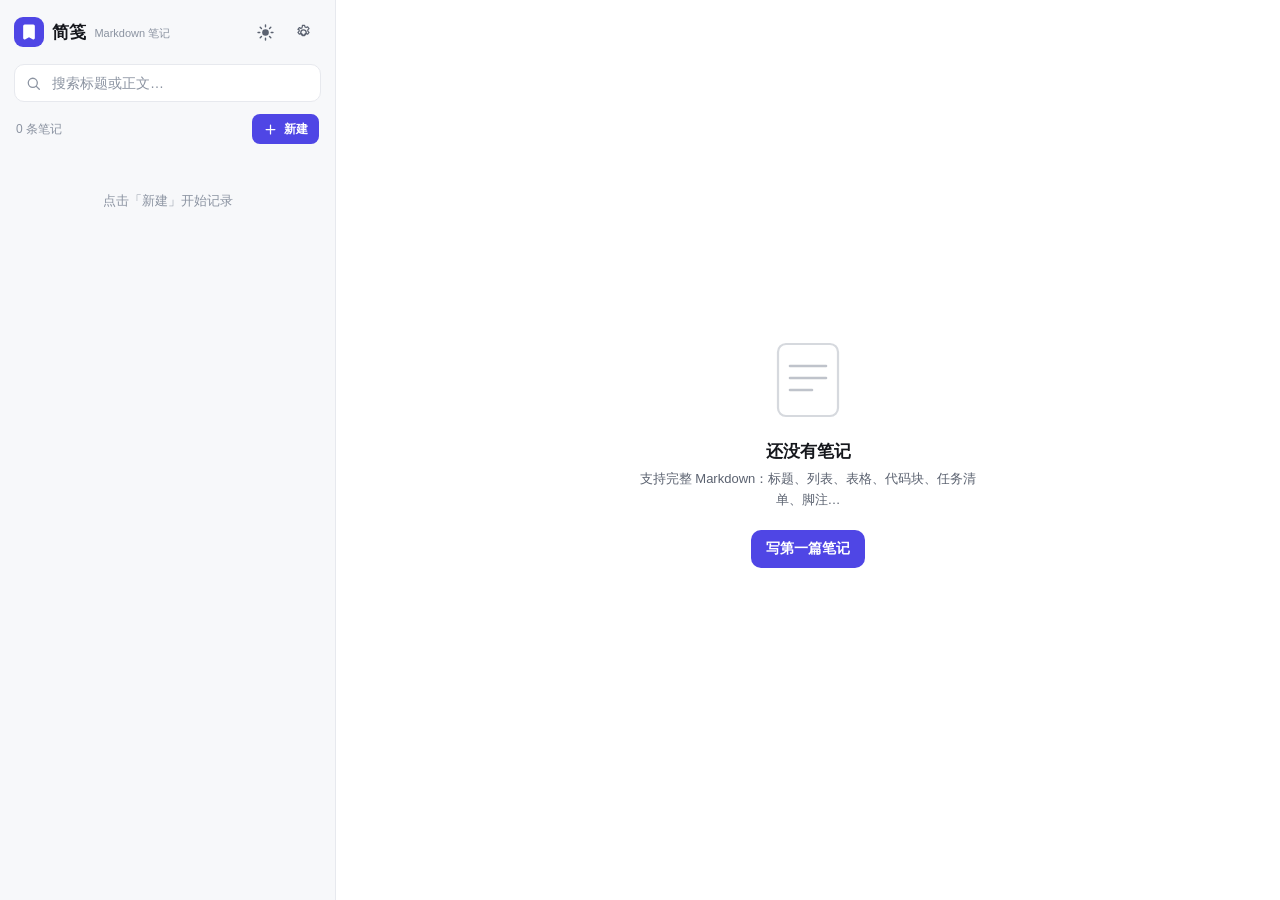
==== www/index.html @ 54fd5472 "同步最新：App 2.0.18 源码 + 网站源码与发布脚本" ====
<!DOCTYPE html>
<html lang="zh-CN" data-theme="light">
<head>
<meta charset="utf-8">
<meta name="viewport" content="width=device-width, initial-scale=1, viewport-fit=cover, maximum-scale=1">
<meta name="theme-color" content="#ffffff">
<meta name="color-scheme" content="light dark">
<meta name="apple-mobile-web-app-capable" content="yes">
<title>简笺 · 笔记</title>
<link rel="stylesheet" href="css/app.css">
<link rel="manifest" href="manifest.webmanifest">
</head>
<body>

<div class="app" id="app">
  <!-- 侧栏：列表 -->
  <aside class="sidebar" id="sidebar">
    <header class="topbar">
      <div class="brand">
        <span class="logo" aria-hidden="true">
          <svg viewBox="0 0 24 24" width="20" height="20"><path d="M5 4.8A1.8 1.8 0 0 1 6.8 3h10.4A1.8 1.8 0 0 1 19 4.8v14.4a1.8 1.8 0 0 1-2.7 1.6L12 18.2l-4.3 2.6A1.8 1.8 0 0 1 5 19.2V4.8Z" fill="currentColor"/></svg>
        </span>
        <span class="brand-name">简笺</span>
        <span class="brand-sub">Markdown 笔记</span>
      </div>
      <div class="topbar-actions">
        <button class="icon-btn" id="btn-theme" title="切换日夜" aria-label="切换日夜">
          <svg class="i-sun" viewBox="0 0 24 24" width="19" height="19"><circle cx="12" cy="12" r="4.2" fill="currentColor"/><g stroke="currentColor" stroke-width="1.8" stroke-linecap="round"><path d="M12 2.6v2.2M12 19.2v2.2M2.6 12h2.2M19.2 12h2.2M5.3 5.3l1.6 1.6M17.1 17.1l1.6 1.6M18.7 5.3l-1.6 1.6M6.9 17.1l-1.6 1.6"/></g></svg>
          <svg class="i-moon" viewBox="0 0 24 24" width="19" height="19"><path d="M20.5 14.6A8.6 8.6 0 0 1 9.4 3.5a8.6 8.6 0 1 0 11.1 11.1Z" fill="currentColor"/></svg>
        </button>
        <button class="icon-btn" id="btn-settings" title="设置" aria-label="设置">
          <svg viewBox="0 0 24 24" width="19" height="19"><path d="M12 15.4a3.4 3.4 0 1 0 0-6.8 3.4 3.4 0 0 0 0 6.8Z" fill="none" stroke="currentColor" stroke-width="1.7"/><path d="M10.6 2.9h2.8l.5 2.2c.5.2 1 .4 1.4.7l2-1 1.7 2.3-1.6 1.6c.1.5.1 1 0 1.5l1.6 1.6-1.7 2.3-2-1c-.4.3-.9.5-1.4.7l-.5 2.2h-2.8l-.5-2.2c-.5-.2-1-.4-1.4-.7l-2 1-1.7-2.3 1.6-1.6a5.6 5.6 0 0 1 0-1.5L5 8.1l1.7-2.3 2 1c.4-.3.9-.5 1.4-.7l.5-2.2Z" fill="none" stroke="currentColor" stroke-width="1.5" stroke-linejoin="round"/></svg>
        </button>
      </div>
    </header>

    <div class="search-row">
      <svg class="search-ico" viewBox="0 0 24 24" width="17" height="17"><circle cx="11" cy="11" r="6.4" fill="none" stroke="currentColor" stroke-width="1.8"/><path d="M16 16l4.2 4.2" stroke="currentColor" stroke-width="1.8" stroke-linecap="round"/></svg>
      <input id="search" type="search" placeholder="搜索标题或正文…" autocomplete="off" spellcheck="false">
      <button class="clear-btn" id="btn-clear-search" hidden aria-label="清除">×</button>
    </div>

    <div class="list-head">
      <span id="list-count">0 条笔记</span>
      <button class="btn primary small" id="btn-new">
        <svg viewBox="0 0 24 24" width="15" height="15"><path d="M12 5v14M5 12h14" stroke="currentColor" stroke-width="2" stroke-linecap="round"/></svg>
        新建
      </button>
    </div>

    <div class="note-list" id="note-list"></div>


  </aside>

  <!-- 主区：笔记 -->
  <main class="main" id="main">
    <section class="empty" id="empty">
      <div class="empty-art" aria-hidden="true">
        <svg viewBox="0 0 96 96" width="96" height="96"><rect x="18" y="12" width="60" height="72" rx="8" fill="none" stroke="currentColor" stroke-width="2.2" opacity=".35"/><path d="M30 34h36M30 46h36M30 58h22" stroke="currentColor" stroke-width="2.6" stroke-linecap="round" opacity=".55"/></svg>
      </div>
      <h2>还没有笔记</h2>
      <p>支持完整 Markdown：标题、列表、表格、代码块、任务清单、脚注…</p>
      <button class="btn primary" id="btn-empty-new">写第一篇笔记</button>
    </section>

    <section class="note-view" id="note-view" hidden>
      <header class="note-bar">
        <button class="icon-btn only-mobile" id="btn-back" aria-label="返回">
          <svg viewBox="0 0 24 24" width="20" height="20"><path d="M15 5l-7 7 7 7" fill="none" stroke="currentColor" stroke-width="1.9" stroke-linecap="round" stroke-linejoin="round"/></svg>
        </button>
        <div class="note-title-wrap">
          <input id="note-title" class="note-title" type="text" placeholder="无标题" autocomplete="off">
          <div class="note-meta" id="note-meta"></div>
        </div>
        <div class="note-actions">
          <div class="segmented" id="mode-seg" role="tablist">
            <button data-mode="edit" role="tab">编辑</button>
            <button data-mode="read" role="tab">预览</button>
          </div>
          <button class="icon-btn" id="btn-more" title="更多" aria-label="更多">
            <svg viewBox="0 0 24 24" width="20" height="20"><circle cx="6" cy="12" r="1.7" fill="currentColor"/><circle cx="12" cy="12" r="1.7" fill="currentColor"/><circle cx="18" cy="12" r="1.7" fill="currentColor"/></svg>
          </button>
        </div>
      </header>

      <div class="note-body">
        <textarea id="editor" class="editor" placeholder="用 Markdown 记录…&#10;&#10;# 一级标题&#10;- 列表项&#10;- [ ] 待办&#10;**加粗** 和 `行内代码`&#10;&#10;```js&#10;console.log('hello')&#10;```" spellcheck="false"></textarea>
        <article id="preview" class="markdown" hidden></article>
      </div>

      <div class="save-hint" id="save-hint"></div>
    </section>
  </main>
</div>

<!-- 笔记菜单 -->
<div class="menu-scrim" id="menu-scrim" hidden></div>
<div class="menu-sheet" id="note-menu" hidden>
  <div class="sheet-handle"></div>
  <button class="menu-item" id="btn-render-toggle">
    <span class="menu-ico">
      <svg viewBox="0 0 24 24" width="18" height="18"><path d="M2.5 12S6 5.5 12 5.5 21.5 12 21.5 12 18 18.5 12 18.5 2.5 12 2.5 12Z" fill="none" stroke="currentColor" stroke-width="1.7"/><circle cx="12" cy="12" r="2.8" fill="currentColor"/></svg>
    </span>
    <span class="menu-label">
      <b>以渲染后的形式查看</b>
      <small>打开这篇笔记时直接显示渲染效果</small>
    </span>
    <span class="switch" id="switch-render" role="switch" aria-checked="false"><i></i></span>
  </button>
  <button class="menu-item" id="btn-pin-toggle">
    <span class="menu-ico">
      <svg viewBox="0 0 24 24" width="18" height="18"><path d="M9 3h6l-1 6 4 4H6l4-4-1-6Z" fill="none" stroke="currentColor" stroke-width="1.7" stroke-linejoin="round"/><path d="M12 13v8" stroke="currentColor" stroke-width="1.7" stroke-linecap="round"/></svg>
    </span>
    <span class="menu-label">
      <b>置顶</b>
      <small>在列表中固定显示在最前</small>
    </span>
    <span class="switch" id="switch-pin" role="switch" aria-checked="false"><i></i></span>
  </button>
  <button class="menu-item" id="btn-share-img">
    <span class="menu-ico">
      <svg viewBox="0 0 24 24" width="18" height="18"><rect x="3.5" y="4.5" width="17" height="15" rx="2.4" fill="none" stroke="currentColor" stroke-width="1.7"/><circle cx="8.6" cy="9.4" r="1.5" fill="currentColor"/><path d="M4.6 17.2l4.6-4.4 3.2 3 2.7-2.4 4.3 4" fill="none" stroke="currentColor" stroke-width="1.7" stroke-linejoin="round"/></svg>
    </span>
    <span class="menu-label"><b>分享为图片</b><small>把这篇笔记生成一张图片</small></span>
  </button>
  <button class="menu-item" id="btn-rename">
    <span class="menu-ico"><svg viewBox="0 0 24 24" width="18" height="18"><path d="M4 20h4l10-10a2.8 2.8 0 0 0-4-4L4 16v4Z" fill="none" stroke="currentColor" stroke-width="1.7" stroke-linejoin="round"/></svg></span>
    <span class="menu-label"><b>重命名</b><small>按标题名称修改</small></span>
  </button>
  <button class="menu-item danger" id="btn-delete">
    <span class="menu-ico"><svg viewBox="0 0 24 24" width="18" height="18"><path d="M4 7h16M9 7V4.8h6V7M6.5 7l.9 12.2A1.8 1.8 0 0 0 9.2 21h5.6a1.8 1.8 0 0 0 1.8-1.8L17.5 7" fill="none" stroke="currentColor" stroke-width="1.7" stroke-linecap="round" stroke-linejoin="round"/></svg></span>
    <span class="menu-label"><b>删除笔记</b><small>删除后无法恢复</small></span>
  </button>
</div>

<!-- 设置（弹窗 + Tab） -->
<div class="modal-scrim" id="settings-scrim" hidden></div>
<div class="modal settings" id="settings-modal" role="dialog" aria-modal="true" aria-label="设置" hidden>
  <header class="modal-head">
    <div class="tabs" id="settings-tabs" role="tablist">
      <button class="tab on" data-tab="appearance" role="tab">外观</button>
      <button class="tab" data-tab="backup" role="tab">备份</button>
      <button class="tab" data-tab="about" role="tab">关于</button>
    </div>
    <button class="icon-btn" id="btn-close-settings" aria-label="关闭">
      <svg viewBox="0 0 24 24" width="20" height="20"><path d="M6 6l12 12M18 6L6 18" stroke="currentColor" stroke-width="1.9" stroke-linecap="round"/></svg>
    </button>
  </header>
  <div class="modal-body">

    <section class="pane" data-pane="appearance">
      <section class="group">
        <h3>主题</h3>
        <div class="row">
          <div class="row-label"><b>配色</b><small>默认白色主题，可跟随系统</small></div>
          <div class="segmented" id="theme-seg">
            <button data-theme="light">浅色</button>
            <button data-theme="dark">深色</button>
            <button data-theme="system">跟随系统</button>
          </div>
        </div>
        <div class="row">
          <div class="row-label"><b>正文字号</b><small><span id="fontsize-val">16</span> px</small></div>
          <input type="range" id="fontsize" min="13" max="22" step="1" value="16" class="range">
        </div>
      </section>
    </section>

    <section class="pane" data-pane="backup" hidden>
      <section class="group">
        <h3>WebDAV</h3>
        <p class="group-desc">把笔记备份到坚果云、Nextcloud、群晖等网盘，备份文件同时保留在本机。</p>
        <label class="field">
          <span>服务器地址</span>
          <input id="dav-url" type="url" inputmode="url" placeholder="https://dav.jianguoyun.com/dav/">
        </label>
        <div class="field-row">
          <label class="field"><span>账号</span><input id="dav-user" type="text" placeholder="邮箱 / 用户名" autocomplete="username"></label>
          <label class="field"><span>密码 / 应用密码</span><input id="dav-pass" type="password" placeholder="••••••" autocomplete="current-password"></label>
        </div>
        <label class="field">
          <span>备份目录</span>
          <input id="dav-path" type="text" placeholder="heyunotes" autocomplete="off">
        </label>
        <div class="row-inline">
          <button class="btn ghost" id="btn-dav-test">测试连接</button>
          <span class="row-status" id="dav-status"></span>
        </div>
      </section>

      <section class="group">
        <h3>备份策略</h3>
        <p class="group-desc">两个开关默认关闭；开启后才会自动备份到本机与 WebDAV。</p>
        <div class="row">
          <div class="row-label"><b>实时备份</b><small>笔记一有修改就立即备份</small></div>
          <span class="switch" id="switch-realtime" role="switch" aria-checked="false"><i></i></span>
        </div>
        <div class="row">
          <div class="row-label"><b>定时备份</b><small>按固定间隔自动备份</small></div>
          <span class="switch" id="switch-scheduled" role="switch" aria-checked="false"><i></i></span>
        </div>
        <label class="field" id="interval-field">
          <span>备份间隔</span>
          <select id="interval">
            <option value="1">每 1 分钟</option>
            <option value="2">每 2 分钟</option>
            <option value="3">每 3 分钟</option>
            <option value="5">每 5 分钟</option>
            <option value="10">每 10 分钟</option>
            <option value="15">每 15 分钟</option>
            <option value="30">每 30 分钟</option>
            <option value="60">每 1 小时</option>
            <option value="180">每 3 小时</option>
            <option value="720">每 12 小时</option>
            <option value="1440">每天</option>
            <option value="custom">自定义…</option>
          </select>
        </label>
        <label class="field" id="interval-custom-field" hidden>
          <span>自定义间隔（分钟）</span>
          <input id="interval-custom" type="number" min="1" max="10080" step="1" placeholder="例如 8">
          <span class="row-status">范围 1 – 10080 分钟（最长 7 天）</span>
        </label>
        <p class="warn" id="interval-warn" hidden>
          <svg viewBox="0 0 24 24" width="16" height="16"><path d="M12 3.5 21.5 20h-19L12 3.5Z" fill="none" stroke="currentColor" stroke-width="1.7" stroke-linejoin="round"/><path d="M12 10v4.5M12 17.4v.1" stroke="currentColor" stroke-width="1.9" stroke-linecap="round"/></svg>
          <span>间隔小于 5 分钟，建议改用「实时备份」更稳定省电。</span>
        </p>
      </section>

      <section class="group">
        <h3>安全与留存</h3>
        <div class="row">
          <div class="row-label"><b>加密备份文件</b><small id="enc-desc">默认关闭；开启后备份文件使用 AES-256-GCM 加密</small></div>
          <span class="switch" id="switch-enc" role="switch" aria-checked="false"><i></i></span>
        </div>
        <div class="row-inline" id="enc-pwd-row" hidden>
          <span class="row-status" id="enc-pwd-status">未设置备份密码</span>
          <button class="btn ghost small" id="btn-change-pwd">修改备份密码</button>
        </div>
        <label class="field">
          <span>保留备份份数</span>
          <input id="keep" type="number" min="1" max="30" step="1" value="7">
        </label>
        <p class="group-desc">超出份数的旧备份会被自动删除（支持本地与 WebDAV）。默认保留 7 份。</p>
      </section>

      <section class="group">
        <h3>操作</h3>
        <div class="row-inline wrap">
          <button class="btn primary" id="btn-backup-now">立即备份</button>
          <button class="btn ghost" id="btn-import">导入备份文件</button>
          <button class="btn ghost" id="btn-refresh-list">刷新记录</button>
        </div>
        <div class="backup-log" id="backup-log"></div>
        <p class="row-status" id="backup-status"></p>
      </section>
    </section>

    <section class="pane" data-pane="about" hidden>
      <section class="group">
        <h3>关于</h3>
        <div class="about">
          <div><b>简笺</b> <span id="app-version">v1.0.1</span></div>
          <div class="row-status" id="storage-info"></div>
          <div class="row-inline wrap">
            <a class="btn ghost small" id="dl-link" href="download.html" hidden>下载 Android 版</a>
            <button class="btn ghost small danger" id="btn-wipe">清空所有笔记</button>
          </div>
        </div>
      </section>
    </section>

  </div>
</div>

<div class="dialog-scrim" id="dialog-scrim" hidden></div>
<div class="dialog" id="dialog" role="dialog" aria-modal="true" hidden>
  <h3 id="dialog-title"></h3>
  <div class="dialog-body" id="dialog-body"></div>
  <div class="dialog-actions" id="dialog-actions"></div>
</div>

<div class="toast-wrap" id="toast-wrap"></div>

<script src="vendor/markdown-it.min.js"></script>
<script src="vendor/markdown-it-task-lists.min.js"></script>
<script src="vendor/markdown-it-footnote.min.js"></script>
<script src="vendor/highlight.min.js"></script>
<script src="js/util.js"></script>
<script src="js/theme.js"></script>
<script src="js/markdown.js"></script>
<script src="js/backup.js"></script>
<script src="js/share.js"></script>
<script src="js/backend-web.js"></script>
<script src="js/backend-android.js"></script>
<script src="js/app.js"></script>
</body>
</html>
---- www/css/app.css ----
/* ===== 简笺 · 样式 ===== */
:root{
  --sb-w: 336px;
  --r-sm: 8px;
  --r: 12px;
  --r-lg: 18px;
  --font: -apple-system, BlinkMacSystemFont, "Segoe UI", "PingFang SC", "Hiragino Sans GB", "Noto Sans SC", "Microsoft YaHei", sans-serif;
  --mono: "SFMono-Regular", ui-monospace, "JetBrains Mono", "Cascadia Code", Consolas, "Liberation Mono", monospace;
  --ease: cubic-bezier(.2,.7,.3,1);
}
html[data-theme="light"]{
  --bg:#ffffff; --bg2:#f7f8fa; --bg3:#eef0f4;
  --panel:#ffffff; --text:#15171c; --text2:#5b6270; --text3:#8b93a1;
  --border:#e7e9ee; --border2:#dcdfe6;
  --accent:#4f46e5; --accent-2:#6d67f5; --accent-soft:#eef0ff; --accent-text:#ffffff;
  --danger:#e5484d; --danger-soft:#fdeeee;
  --code-bg:#f6f7f9; --code-text:#c7254e;
  --shadow: 0 8px 24px rgba(17,24,39,.12), 0 1px 4px rgba(17,24,39,.06);
  --hl-key:#a626a4; --hl-str:#50a14f; --hl-num:#986801; --hl-com:#a0a1a7; --hl-fn:#4078f2; --hl-type:#c18401; --hl-attr:#e45649;
}
html[data-theme="dark"]{
  --bg:#101216; --bg2:#15181e; --bg3:#1c2028;
  --panel:#161a21; --text:#e8eaf0; --text2:#9aa2b1; --text3:#6f7787;
  --border:#252a34; --border2:#2e3440;
  --accent:#8b87ff; --accent-2:#a29eff; --accent-soft:#23233d; --accent-text:#0d0f14;
  --danger:#ff6b6b; --danger-soft:#2a1a1c;
  --code-bg:#1a1e26; --code-text:#ff9db1;
  --shadow: 0 10px 28px rgba(0,0,0,.55), 0 1px 4px rgba(0,0,0,.35);
  --hl-key:#c678dd; --hl-str:#98c379; --hl-num:#d19a66; --hl-com:#5c6370; --hl-fn:#61afef; --hl-type:#e5c07b; --hl-attr:#e06c75;
}
*{box-sizing:border-box;-webkit-tap-highlight-color:transparent}
html,body{margin:0;padding:0;height:100%}
body{
  font-family:var(--font); color:var(--text); background:var(--bg);
  -webkit-font-smoothing:antialiased; text-rendering:optimizeLegibility;
  overscroll-behavior:none;
}
button{font-family:inherit;font-size:14px;color:inherit;background:none;border:0;cursor:pointer;padding:0}
input,textarea,select{font-family:inherit;color:inherit}
svg{display:block}
[hidden]{display:none !important}
::selection{background:var(--accent-soft);color:var(--text)}

/* ---------- 布局 ---------- */
.app{display:flex;height:100vh;height:100svh;overflow:hidden;background:var(--bg)}
.sidebar{
  width:100%; flex:1 1 auto; min-width:0;
  display:flex; flex-direction:column;
  background:var(--bg2); border-right:1px solid var(--border);
}
.main{flex:1 1 auto; min-width:0; display:flex; flex-direction:column; background:var(--bg); position:relative}
@media (min-width:900px){
  .sidebar{width:var(--sb-w); flex:0 0 var(--sb-w)}
  .only-mobile{display:none !important}
}
@media (max-width:899px){
  .main{display:none}
  .app.viewing .sidebar{display:none}
  .app.viewing .main{display:flex}
  .app.viewing .only-mobile{display:inline-flex !important}
}

/* ---------- 顶栏 ---------- */
.topbar{
  display:flex; align-items:center; gap:10px;
  padding:14px 14px 10px; padding-top:calc(14px + env(safe-area-inset-top));
}
.brand{display:flex; align-items:center; gap:8px; min-width:0}
.logo{display:grid;place-items:center;width:30px;height:30px;border-radius:9px;background:var(--accent);color:#fff;flex:0 0 auto}
html[data-theme="dark"] .logo{color:#0d0f14}
.brand-name{font-weight:700;font-size:17px;letter-spacing:.2px}
.brand-sub{font-size:11px;color:var(--text3);padding-top:3px}
.topbar-actions{margin-left:auto;display:flex;gap:2px}
.icon-btn{
  width:36px;height:36px;border-radius:10px;display:inline-grid;place-items:center;color:var(--text2);
  transition:background .15s var(--ease), color .15s var(--ease);
}
.icon-btn:hover{background:var(--bg3);color:var(--text)}
.icon-btn:active{transform:scale(.94)}
#btn-theme .i-moon{display:none}
html[data-theme="dark"] #btn-theme .i-moon{display:block}
html[data-theme="dark"] #btn-theme .i-sun{display:none}

/* ---------- 搜索 ---------- */
.search-row{
  margin:4px 14px 8px; display:flex; align-items:center; gap:8px;
  background:var(--bg); border:1px solid var(--border); border-radius:10px;
  padding:0 10px; height:38px; transition:border-color .15s, box-shadow .15s;
}
.search-row:focus-within{border-color:var(--accent); box-shadow:0 0 0 3px var(--accent-soft)}
.search-ico{color:var(--text3);flex:0 0 auto}
.search-row input{
  flex:1; min-width:0; height:100%; border:0; outline:0; background:transparent; font-size:14px;
}
.search-row input::placeholder{color:var(--text3)}
.clear-btn{color:var(--text3);font-size:18px;line-height:1;padding:4px 2px}

.list-head{
  display:flex; align-items:center; justify-content:space-between;
  padding:4px 16px 8px; color:var(--text3); font-size:12px;
}

/* ---------- 列表 ---------- */
.note-list{flex:1; overflow-y:auto; padding:0 8px 12px; scrollbar-width:thin}
.note-list::-webkit-scrollbar{width:8px}
.note-list::-webkit-scrollbar-thumb{background:var(--border2);border-radius:8px;border:2px solid var(--bg2)}
.note-item{
  position:relative; padding:11px 12px; border-radius:12px; margin:2px 0;
  cursor:pointer; border:1px solid transparent;
}
.note-item:hover{background:var(--bg3)}
.note-item.active{background:var(--panel); border-color:var(--border2); box-shadow:0 1px 3px rgba(16,24,40,.06)}
html[data-theme="dark"] .note-item.active{background:var(--bg3); box-shadow:none}
.note-item-top{display:flex;align-items:center;gap:6px}
.note-item-title{
  font-size:14.5px; font-weight:600; line-height:1.35; white-space:nowrap; overflow:hidden; text-overflow:ellipsis; flex:1; min-width:0;
}
.note-item-time{font-size:11px;color:var(--text3);flex:0 0 auto}
.note-item-excerpt{
  margin-top:3px; font-size:12.5px; line-height:1.5; color:var(--text2);
  display:-webkit-box; -webkit-line-clamp:2; -webkit-box-orient:vertical; overflow:hidden;
  word-break:break-word;
}
.badges{display:flex;gap:4px;margin-top:6px}
.badge{font-size:10px;line-height:1;padding:3px 6px;border-radius:6px;background:var(--bg3);color:var(--text2);white-space:nowrap}
.badge.pin{background:var(--accent-soft);color:var(--accent)}
.badge.render{background:var(--accent-soft);color:var(--accent)}
.empty-list{padding:40px 16px;text-align:center;color:var(--text3);font-size:13px}

.side-foot{
  display:flex;align-items:center;justify-content:space-between;gap:8px;
  padding:10px 16px calc(10px + env(safe-area-inset-bottom));
  border-top:1px solid var(--border); color:var(--text3); font-size:11.5px;
}
.foot-links{display:flex;align-items:center;gap:12px}
.link-btn{color:var(--accent);font-size:11.5px;font-weight:600}

/* ---------- 空状态 ---------- */
.empty{flex:1;display:flex;flex-direction:column;align-items:center;justify-content:center;gap:6px;padding:32px;text-align:center;color:var(--text2)}
.empty-art{color:var(--text3);margin-bottom:6px}
.empty h2{margin:0;font-size:17px;color:var(--text);font-weight:650}
.empty p{margin:0 0 14px;font-size:13px;max-width:340px;line-height:1.6}

/* ---------- 笔记视图 ---------- */
.note-view{flex:1;display:flex;flex-direction:column;min-height:0}
.note-bar{
  display:flex;align-items:center;gap:6px;
  padding:10px 12px 8px; padding-top:calc(10px + env(safe-area-inset-top));
  border-bottom:1px solid var(--border); background:var(--bg);
}
.note-title-wrap{flex:1;min-width:0}
.note-title{
  width:100%; border:0; outline:0; background:transparent;
  font-size:17px; font-weight:650; padding:2px 0; letter-spacing:.1px;
}
.note-title::placeholder{color:var(--text3);font-weight:500}
.note-meta{font-size:11px;color:var(--text3);margin-top:2px;display:flex;gap:8px;flex-wrap:wrap}
.note-actions{display:flex;align-items:center;gap:4px;flex:0 0 auto}
.segmented{display:inline-flex;background:var(--bg3);border-radius:9px;padding:2px;gap:2px}
.segmented button{
  padding:5px 11px;border-radius:7px;font-size:12.5px;color:var(--text2);font-weight:550;
  transition:background .15s var(--ease), color .15s var(--ease);
}
.segmented button.on{background:var(--panel);color:var(--text);box-shadow:0 1px 2px rgba(16,24,40,.10)}
html[data-theme="dark"] .segmented button.on{background:var(--bg);box-shadow:none;color:var(--text)}
.segmented button:disabled{opacity:.45;cursor:not-allowed}

.note-body{flex:1;min-height:0;display:flex;flex-direction:column;position:relative}
.editor{
  flex:1; width:100%; border:0; outline:0; resize:none; background:transparent;
  font-family:var(--mono); font-size:var(--editor-fs,15px); line-height:1.7;
  padding:16px 18px calc(28px + env(safe-area-inset-bottom)); color:var(--text);
  tab-size:2;
}
.editor::placeholder{color:var(--text3);line-height:1.9}
.save-hint{
  position:absolute; left:50%; bottom:calc(14px + env(safe-area-inset-bottom)); transform:translate(-50%,8px);
  background:var(--text); color:var(--bg); font-size:11.5px; padding:5px 12px; border-radius:20px;
  opacity:0; pointer-events:none; transition:opacity .2s var(--ease), transform .2s var(--ease);
}
.save-hint.show{opacity:.9;transform:translate(-50%,0)}

/* ---------- Markdown 渲染 ---------- */
.markdown{
  flex:1; overflow-y:auto; padding:18px 20px calc(48px + env(safe-area-inset-bottom));
  font-size:var(--md-fs,16px); line-height:1.78; color:var(--text); word-wrap:break-word;
  max-width:820px; width:100%; margin:0 auto;
}
.markdown::-webkit-scrollbar{width:8px}
.markdown::-webkit-scrollbar-thumb{background:var(--border2);border-radius:8px}
.markdown > *:first-child{margin-top:0}
.markdown h1,.markdown h2,.markdown h3,.markdown h4,.markdown h5,.markdown h6{
  line-height:1.35; margin:1.6em 0 .6em; font-weight:680; letter-spacing:.1px;
}
.markdown h1{font-size:1.72em;padding-bottom:.28em;border-bottom:1px solid var(--border)}
.markdown h2{font-size:1.4em;padding-bottom:.24em;border-bottom:1px solid var(--border)}
.markdown h3{font-size:1.2em}
.markdown h4{font-size:1.06em}
.markdown h5,.markdown h6{font-size:.96em;color:var(--text2)}
.markdown p{margin:.85em 0}
.markdown a{color:var(--accent);text-decoration:none;border-bottom:1px solid color-mix(in srgb, var(--accent) 35%, transparent)}
.markdown a:hover{border-bottom-color:var(--accent)}
.markdown strong{font-weight:680}
.markdown del{color:var(--text2)}
.markdown ul,.markdown ol{padding-left:1.5em;margin:.7em 0}
.markdown li{margin:.25em 0}
.markdown li > ul,.markdown li > ol{margin:.2em 0}
.markdown blockquote{
  margin:1em 0;padding:.55em 1em;border-left:3px solid var(--accent);
  background:var(--bg2);border-radius:0 8px 8px 0;color:var(--text2);
}
.markdown blockquote p{margin:.3em 0}
.markdown code{
  font-family:var(--mono);font-size:.88em;background:var(--code-bg);color:var(--code-text);
  padding:.15em .38em;border-radius:5px;border:1px solid var(--border);
}
.markdown pre{
  margin:1em 0;padding:14px 16px;background:var(--code-bg);border:1px solid var(--border);
  border-radius:10px;overflow:auto;line-height:1.6;
}
.markdown pre code{background:none;border:0;padding:0;color:var(--text);font-size:.86em}
.markdown table{
  border-collapse:collapse;margin:1em 0;display:block;overflow-x:auto;max-width:100%;font-size:.94em;
}
.markdown th,.markdown td{border:1px solid var(--border2);padding:7px 12px;text-align:left}
.markdown th{background:var(--bg2);font-weight:650}
.markdown tr:nth-child(2n) td{background:color-mix(in srgb, var(--bg2) 55%, transparent)}
.markdown hr{border:0;border-top:1px solid var(--border2);margin:2em 0}
.markdown img{max-width:100%;border-radius:10px;height:auto}
.markdown input[type="checkbox"]{
  width:16px;height:16px;margin:0 .45em 0 0;vertical-align:-2px;accent-color:var(--accent);cursor:pointer;
}
.markdown .task-list-item{list-style:none;margin-left:-1.35em}
.markdown .task-list-item input{margin-left:0}
.markdown .footnotes{margin-top:2.4em;padding-top:1em;border-top:1px solid var(--border);font-size:.88em;color:var(--text2)}
.markdown .footnotes ol{padding-left:1.3em}
.markdown .hljs-keyword,.markdown .hljs-selector-tag{color:var(--hl-key);font-weight:600}
.markdown .hljs-string,.markdown .hljs-regexp{color:var(--hl-str)}
.markdown .hljs-number,.markdown .hljs-literal{color:var(--hl-num)}
.markdown .hljs-comment,.markdown .hljs-quote{color:var(--hl-com);font-style:italic}
.markdown .hljs-title,.markdown .hljs-function .hljs-title{color:var(--hl-fn)}
.markdown .hljs-type,.markdown .hljs-class .hljs-title,.markdown .hljs-built_in{color:var(--hl-type)}
.markdown .hljs-attr,.markdown .hljs-attribute,.markdown .hljs-variable{color:var(--hl-attr)}
.markdown .hljs-meta{color:var(--hl-com)}
.markdown .hljs-emphasis{font-style:italic}
.markdown .hljs-strong{font-weight:700}

/* ---------- 菜单 / 弹层 ---------- */
.menu-scrim{position:fixed;inset:0;background:rgba(10,12,16,.30);z-index:40}
.menu-sheet{
  position:fixed;contain:layout paint;right:12px;top:56px;width:308px;z-index:41;
  background:var(--panel);border:1px solid var(--border2);border-radius:14px;
  box-shadow:var(--shadow);padding:6px;
}
.sheet-handle{display:none}
.menu-item{
  width:100%;display:flex;align-items:center;gap:10px;padding:10px 10px;border-radius:10px;text-align:left;
}
.menu-item:hover{background:var(--bg3)}
.menu-ico{width:32px;height:32px;border-radius:9px;display:grid;place-items:center;background:var(--bg2);color:var(--text2);flex:0 0 auto}
.menu-label{flex:1;min-width:0;display:flex;flex-direction:column;gap:1px}
.menu-label b{font-size:13.5px;font-weight:600}
.menu-label small{font-size:11.5px;color:var(--text3)}
.menu-item.danger .menu-ico{background:var(--danger-soft);color:var(--danger)}
.menu-item.danger b{color:var(--danger)}
@media (max-width:640px){
  .menu-sheet{left:8px;right:8px;top:auto;bottom:0;width:auto;border-radius:16px 16px 8px 8px;padding:8px 8px calc(8px + env(safe-area-inset-bottom));}
  .sheet-handle{display:block;width:38px;height:4px;border-radius:4px;background:var(--border2);margin:6px auto 8px}
}

/* ---------- 开关 ---------- */
.switch{
  width:42px;height:25px;border-radius:20px;background:var(--border2);position:relative;flex:0 0 auto;
  transition:background .18s var(--ease);cursor:pointer;
}
.switch i{
  position:absolute;top:2.5px;left:2.5px;width:20px;height:20px;border-radius:50%;background:#fff;
  box-shadow:0 1px 3px rgba(0,0,0,.25);transition:transform .18s var(--ease);
}
.switch[aria-checked="true"]{background:var(--accent)}
.switch[aria-checked="true"] i{transform:translateX(17px)}

/* ---------- 设置弹层 ---------- */
.modal-scrim{position:fixed;inset:0;background:rgba(10,12,16,.44);z-index:50}
.modal{
  position:fixed;z-index:51;background:var(--panel);border:1px solid var(--border2);
  border-radius:18px;box-shadow:var(--shadow);display:flex;flex-direction:column;overflow:hidden;
  left:50%;top:50%;transform:translate(-50%,-50%);width:min(620px,calc(100vw - 32px));max-height:min(86vh,900px);
  contain:layout paint;
}
@media (max-width:640px){
  .modal{left:50%;top:50%;bottom:auto;right:auto;transform:translate(-50%,-50%);width:calc(100vw - 24px);max-height:86vh;border-radius:16px}
}
.modal-head{display:flex;align-items:center;justify-content:space-between;gap:12px;padding:14px 16px 12px}
.tabs{display:inline-flex;gap:3px;background:var(--bg2);padding:3px;border-radius:10px;flex-wrap:nowrap}
.tab{padding:6px 15px;border-radius:8px;font-size:13.5px;font-weight:600;color:var(--text2);white-space:nowrap}
.tab.on{background:var(--panel);color:var(--text);box-shadow:0 1px 2px rgba(16,24,39,.12)}
html[data-theme="dark"] .tab.on{background:var(--bg);box-shadow:none}
.pane{padding-top:2px}
.pane > .group:first-child{border-top:0;padding-top:6px}
@media (max-width:420px){ .tab{padding:6px 11px;font-size:12.5px} }
.modal-head h2{margin:0;font-size:17px;font-weight:680}
.modal-body{overflow-y:auto;overscroll-behavior:contain;padding:4px 18px calc(24px + env(safe-area-inset-bottom))}
.group{padding:14px 0;border-top:1px solid var(--border)}
.group:first-child{border-top:0;padding-top:4px}
.group h3{margin:0 0 10px;font-size:12.5px;font-weight:700;letter-spacing:.6px;text-transform:uppercase;color:var(--text3)}
.group-desc{margin:-4px 0 10px;font-size:12px;line-height:1.6;color:var(--text3)}
.row{display:flex;align-items:center;justify-content:space-between;gap:14px;padding:9px 0}
.row-label{min-width:0;display:flex;flex-direction:column;gap:2px}
.row-label b{font-size:13.5px;font-weight:600}
.row-label small{font-size:11.5px;color:var(--text3);line-height:1.5}
.row-inline{display:flex;align-items:center;gap:10px;padding:8px 0}
.row-inline.wrap{flex-wrap:wrap}
.row-status{font-size:11.5px;color:var(--text3);line-height:1.5}
.field{display:flex;flex-direction:column;gap:5px;margin:8px 0;flex:1;min-width:0}
.field > span{font-size:11.5px;color:var(--text3);font-weight:600}
.field input,.field select,.field textarea{
  height:38px;border:1px solid var(--border2);border-radius:9px;background:var(--bg);
  padding:0 11px;font-size:13.5px;outline:0;transition:border-color .15s, box-shadow .15s;width:100%;
}
.field input:focus,.field select:focus{border-color:var(--accent);box-shadow:0 0 0 3px var(--accent-soft)}
.field-row{display:flex;gap:10px}
@media (max-width:520px){.field-row{flex-direction:column;gap:0}}
.range{width:160px;accent-color:var(--accent)}
.warn{
  display:flex;gap:8px;align-items:flex-start;margin:10px 0 0;padding:10px 12px;border-radius:10px;
  background:color-mix(in srgb, #f5a623 12%, transparent);color:#b26a00;font-size:12px;line-height:1.55;
}
html[data-theme="dark"] .warn{color:#f0b64a;background:color-mix(in srgb, #f5a623 14%, transparent)}
.warn svg{flex:0 0 auto;margin-top:1px}
.about{font-size:13px;color:var(--text2);display:flex;flex-direction:column;gap:6px}
.backup-log{margin-top:10px;display:flex;flex-direction:column;gap:6px;max-height:240px;overflow:auto}
.backup-row{
  display:flex;align-items:center;gap:10px;padding:8px 10px;border:1px solid var(--border);border-radius:10px;font-size:12px;
}
.backup-row .bk-name{flex:1;min-width:0;display:flex;flex-direction:column;gap:1px}
.backup-row .bk-name b{font-size:12.5px;font-weight:600;white-space:nowrap;overflow:hidden;text-overflow:ellipsis}
.backup-row .bk-name small{font-size:11px;color:var(--text3)}
.backup-row .bk-actions{display:flex;gap:6px;flex:0 0 auto}
.bk-tag{font-size:10px;padding:2px 6px;border-radius:5px;background:var(--bg3);color:var(--text2)}
.bk-tag.enc{background:var(--accent-soft);color:var(--accent)}

/* ---------- 按钮 ---------- */
.btn{
  display:inline-flex;align-items:center;justify-content:center;gap:6px;height:38px;padding:0 14px;border-radius:10px;
  font-size:13.5px;font-weight:600;border:1px solid transparent;transition:transform .12s var(--ease), background .15s, border-color .15s;
  white-space:nowrap;
}
.btn:active{transform:scale(.975)}
.btn.primary{background:var(--accent);color:#fff}
html[data-theme="dark"] .btn.primary{color:#0d0f14}
.btn.primary:hover{background:var(--accent-2)}
.btn.ghost{background:var(--bg2);border-color:var(--border2);color:var(--text)}
.btn.ghost:hover{background:var(--bg3)}
.btn.small{height:30px;padding:0 10px;font-size:12px;border-radius:8px}
.btn.danger{color:var(--danger);border-color:color-mix(in srgb, var(--danger) 30%, transparent)}

/* ---------- 对话框 ---------- */
.dialog-scrim{position:fixed;inset:0;background:rgba(10,12,16,.44);z-index:60}
.dialog{
  position:fixed;z-index:61;left:50%;top:50%;transform:translate(-50%,-50%);
  width:min(420px,calc(100vw - 40px));background:var(--panel);border:1px solid var(--border2);
  border-radius:16px;box-shadow:var(--shadow);padding:20px;contain:layout paint;
}
.dialog h3{margin:0 0 10px;font-size:16px;font-weight:680;line-height:1.4}
.dialog-body{font-size:13px;line-height:1.6;color:var(--text2);max-height:50vh;overflow:auto}
.dialog-body .field{margin:10px 0 0}
.dialog-body input,.dialog-body select{
  height:38px;border:1px solid var(--border2);border-radius:9px;background:var(--bg);padding:0 11px;font-size:13.5px;outline:0;width:100%;
}
.dialog-body input:focus{border-color:var(--accent);box-shadow:0 0 0 3px var(--accent-soft)}
.dialog-body .err{color:var(--danger);font-size:12px;margin-top:8px;min-height:16px}
.dialog-actions{display:flex;justify-content:flex-end;gap:8px;margin-top:18px;flex-wrap:wrap}

/* ---------- Toast ---------- */
.toast-wrap{
  position:fixed;left:50%;bottom:calc(24px + env(safe-area-inset-bottom));transform:translateX(-50%);
  z-index:90;display:flex;flex-direction:column;gap:8px;align-items:center;pointer-events:none;width:max-content;max-width:92vw;
}
.toast{
  background:var(--text);color:var(--bg);font-size:12.5px;padding:9px 16px;border-radius:22px;
  box-shadow:var(--shadow);animation:toastin .2s var(--ease);max-width:92vw;text-align:center;line-height:1.5;
}
.toast.err{background:var(--danger);color:#fff}
.toast.ok{background:#12805c;color:#fff}
@keyframes toastin{from{opacity:0;transform:translateY(10px)}to{opacity:1;transform:none}}

/* 安全区 */
@supports(padding: max(0px)){
  .sidebar{padding-bottom:0}
}

/* 尊重系统减少动态效果设置 */
@media (prefers-reduced-motion: reduce){
  *{animation:none !important;transition:none !important;scroll-behavior:auto !important}
}
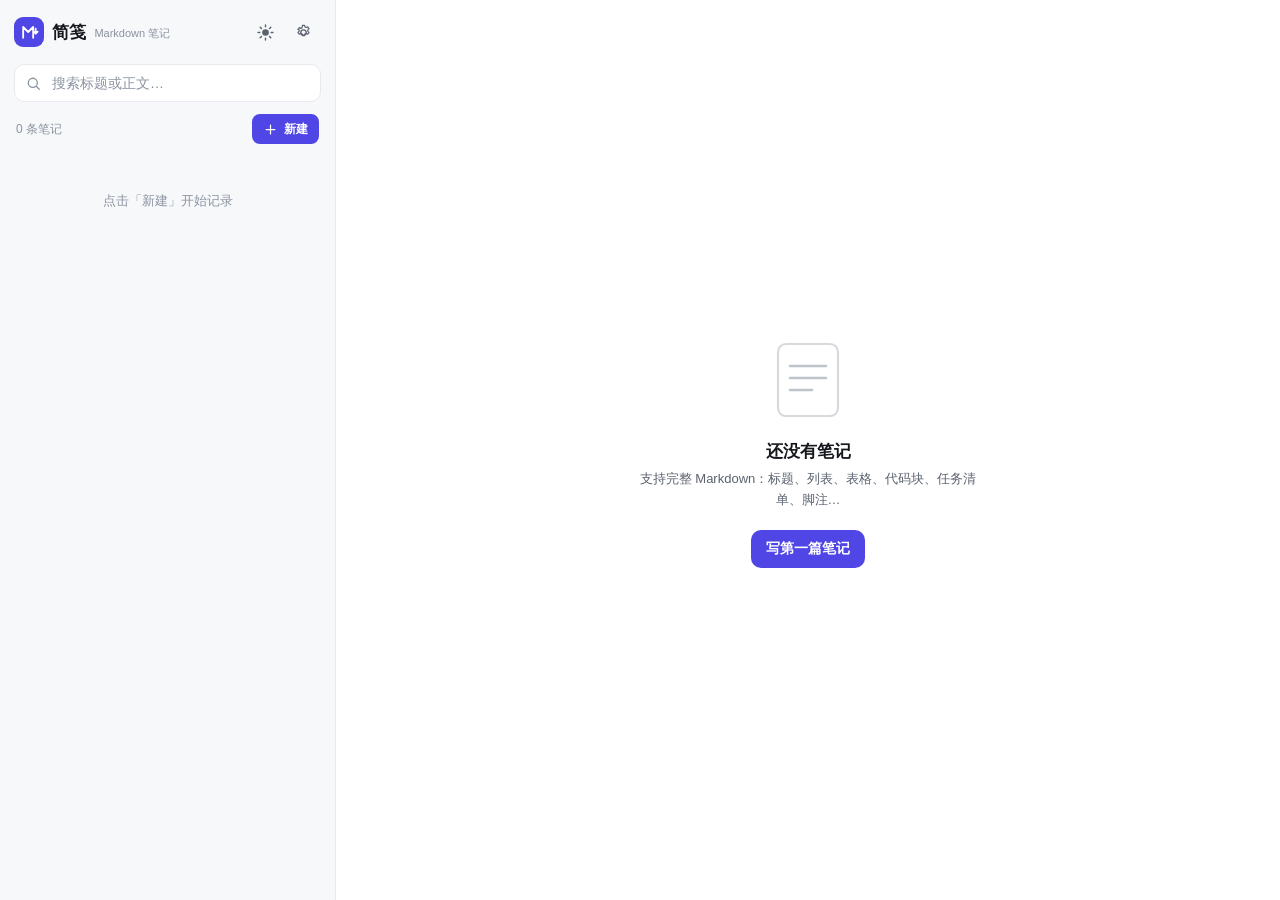
==== commit 8ee4b947: "发布 2.0.23：新图标" ====
--- a/www/index.html
+++ b/www/index.html
@@ -8,6 +8,8 @@
 <meta name="apple-mobile-web-app-capable" content="yes">
 <title>简笺 · 笔记</title>
 <link rel="stylesheet" href="css/app.css">
+<link rel="icon" type="image/png" href="icons/icon-32.png">
+<link rel="apple-touch-icon" href="icons/apple-touch-icon.png">
 <link rel="manifest" href="manifest.webmanifest">
 </head>
 <body>
@@ -18,7 +20,7 @@
     <header class="topbar">
       <div class="brand">
         <span class="logo" aria-hidden="true">
-          <svg viewBox="0 0 24 24" width="20" height="20"><path d="M5 4.8A1.8 1.8 0 0 1 6.8 3h10.4A1.8 1.8 0 0 1 19 4.8v14.4a1.8 1.8 0 0 1-2.7 1.6L12 18.2l-4.3 2.6A1.8 1.8 0 0 1 5 19.2V4.8Z" fill="currentColor"/></svg>
+          <svg viewBox="0 0 24 24" width="20" height="20"><g fill="none" stroke="currentColor" stroke-width="2.2" stroke-linecap="round" stroke-linejoin="round"><path d="M5 19V6l6 6 6-6v13"/><path d="M20 8v6M17.6 11.6 20 14l2.4-2.4"/></g></svg>
         </span>
         <span class="brand-name">简笺</span>
         <span class="brand-sub">Markdown 笔记</span>
@@ -290,6 +292,7 @@
 <script src="js/util.js"></script>
 <script src="js/theme.js"></script>
 <script src="js/markdown.js"></script>
+<script src="js/code-block.js"></script>
 <script src="js/backup.js"></script>
 <script src="js/share.js"></script>
 <script src="js/backend-web.js"></script>
--- a/www/css/app.css
+++ b/www/css/app.css
@@ -394,3 +394,44 @@
 @media (prefers-reduced-motion: reduce){
   *{animation:none !important;transition:none !important;scroll-behavior:auto !important}
 }
+
+/* ---------- 代码块工具栏 ---------- */
+.code-card{
+  margin:1em 0;border:1px solid var(--border);border-radius:10px;
+  background:var(--code-bg);overflow:visible;
+}
+.code-card pre{margin:0;border:0;border-radius:0;background:transparent}
+.code-card.collapsed pre{display:none}
+.code-head,.code-full-head{
+  display:flex;align-items:center;gap:2px;padding:5px 8px;
+  background:var(--bg2);border-bottom:1px solid var(--border);
+  font-size:12px;color:var(--text3);line-height:1.2;
+}
+.code-head{
+  position:sticky;top:0;z-index:3;
+  border-radius:10px 10px 0 0;
+  box-shadow:0 1px 0 var(--border);
+}
+.code-card.collapsed .code-head{border-radius:10px}
+.code-card pre{border-radius:0 0 10px 10px}
+.code-head .sp,.code-full-head .sp{flex:1}
+.code-lang{font-family:var(--mono);white-space:nowrap}
+.code-lines{margin-left:2px;white-space:nowrap;opacity:.85}
+.code-btn{
+  border:0;background:transparent;color:var(--text2);font:inherit;font-size:12px;
+  padding:4px 7px;border-radius:6px;cursor:pointer;white-space:nowrap;
+}
+.code-btn:hover{background:color-mix(in srgb, var(--text) 8%, transparent);color:var(--text)}
+.code-btn:active{background:color-mix(in srgb, var(--text) 14%, transparent)}
+
+.code-full{
+  position:fixed;inset:0;z-index:120;background:rgba(0,0,0,.45);
+  display:flex;align-items:center;justify-content:center;padding:16px;
+}
+.code-full-card{
+  width:min(960px,100%);max-height:88vh;display:flex;flex-direction:column;
+  background:var(--panel);border:1px solid var(--border);border-radius:14px;overflow:hidden;
+  box-shadow:0 24px 60px rgba(0,0,0,.28);
+}
+.code-full-body{overflow:auto;padding:0}
+.code-full-body pre{margin:0;border:0;border-radius:0}
